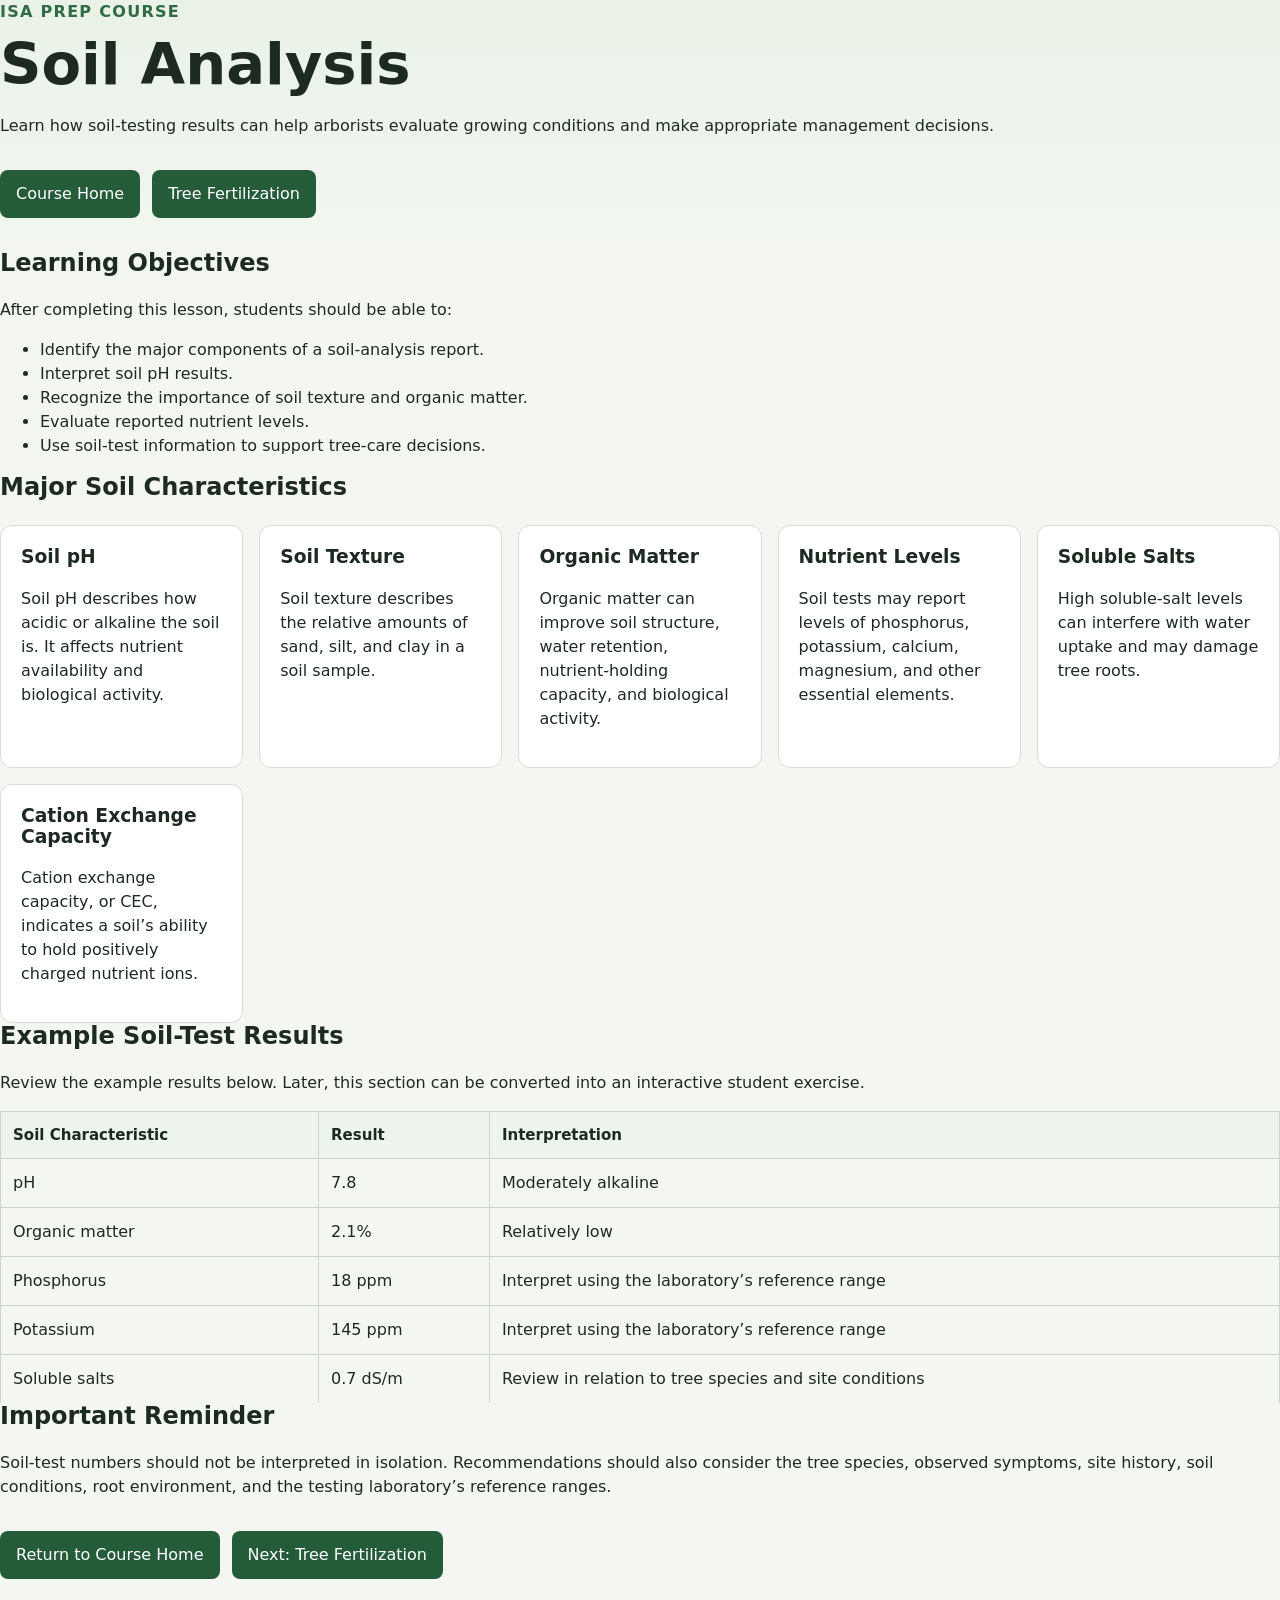
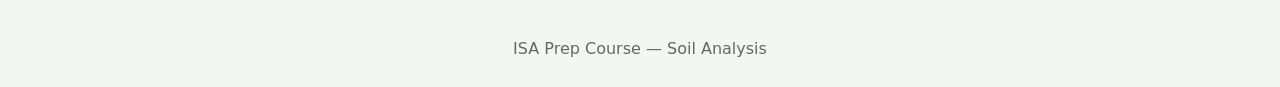
==== soil-analysis/index.html @ 935a1e3d "Add soil-analysis index.html for ISA Prep Course This HTML file contains the structure and content f" ====
<!DOCTYPE html>
<html lang="en">
<head>
  <meta charset="UTF-8">

  <meta
    name="viewport"
    content="width=device-width, initial-scale=1.0"
  >

  <meta
    name="description"
    content="ISA arborist preparation course activity covering soil analysis."
  >

  <title>Soil Analysis | ISA Prep Course</title>

  <link rel="stylesheet" href="../styles.css">

  <style>
    .topic-grid {
      display: grid;
      grid-template-columns: repeat(auto-fit, minmax(220px, 1fr));
      gap: 1rem;
      margin-top: 1.5rem;
    }

    .topic-card {
      padding: 1.25rem;
      border: 1px solid #d5ddd5;
      border-radius: 0.75rem;
      background: #ffffff;
    }

    .topic-card h3 {
      margin-top: 0;
    }

    .soil-table {
      width: 100%;
      margin-top: 1rem;
      border-collapse: collapse;
    }

    .soil-table th,
    .soil-table td {
      padding: 0.75rem;
      border: 1px solid #cbd5cb;
      text-align: left;
    }

    .soil-table th {
      background: #edf4ed;
    }

    .page-navigation {
      display: flex;
      flex-wrap: wrap;
      gap: 0.75rem;
      margin: 2rem 0;
    }

    .page-navigation a {
      display: inline-block;
      padding: 0.75rem 1rem;
      border-radius: 0.5rem;
      background: #245c3a;
      color: #ffffff;
      text-decoration: none;
    }

    .page-navigation a:hover,
    .page-navigation a:focus {
      background: #174229;
    }
  </style>
</head>

<body>
  <header class="site-header">
    <div class="container">
      <p class="eyebrow">ISA Prep Course</p>
      <h1>Soil Analysis</h1>

      <p>
        Learn how soil-testing results can help arborists evaluate
        growing conditions and make appropriate management decisions.
      </p>
    </div>
  </header>

  <main class="container">
    <nav class="page-navigation" aria-label="Course navigation">
      <a href="../">Course Home</a>
      <a href="../tree-fertilization/">Tree Fertilization</a>
    </nav>

    <section>
      <h2>Learning Objectives</h2>

      <p>After completing this lesson, students should be able to:</p>

      <ul>
        <li>Identify the major components of a soil-analysis report.</li>
        <li>Interpret soil pH results.</li>
        <li>Recognize the importance of soil texture and organic matter.</li>
        <li>Evaluate reported nutrient levels.</li>
        <li>Use soil-test information to support tree-care decisions.</li>
      </ul>
    </section>

    <section>
      <h2>Major Soil Characteristics</h2>

      <div class="topic-grid">
        <article class="topic-card">
          <h3>Soil pH</h3>

          <p>
            Soil pH describes how acidic or alkaline the soil is.
            It affects nutrient availability and biological activity.
          </p>
        </article>

        <article class="topic-card">
          <h3>Soil Texture</h3>

          <p>
            Soil texture describes the relative amounts of sand,
            silt, and clay in a soil sample.
          </p>
        </article>

        <article class="topic-card">
          <h3>Organic Matter</h3>

          <p>
            Organic matter can improve soil structure, water retention,
            nutrient-holding capacity, and biological activity.
          </p>
        </article>

        <article class="topic-card">
          <h3>Nutrient Levels</h3>

          <p>
            Soil tests may report levels of phosphorus, potassium,
            calcium, magnesium, and other essential elements.
          </p>
        </article>

        <article class="topic-card">
          <h3>Soluble Salts</h3>

          <p>
            High soluble-salt levels can interfere with water uptake
            and may damage tree roots.
          </p>
        </article>

        <article class="topic-card">
          <h3>Cation Exchange Capacity</h3>

          <p>
            Cation exchange capacity, or CEC, indicates a soil’s
            ability to hold positively charged nutrient ions.
          </p>
        </article>
      </div>
    </section>

    <section>
      <h2>Example Soil-Test Results</h2>

      <p>
        Review the example results below. Later, this section can be
        converted into an interactive student exercise.
      </p>

      <div class="table-wrapper">
        <table class="soil-table">
          <thead>
            <tr>
              <th scope="col">Soil Characteristic</th>
              <th scope="col">Result</th>
              <th scope="col">Interpretation</th>
            </tr>
          </thead>

          <tbody>
            <tr>
              <td>pH</td>
              <td>7.8</td>
              <td>Moderately alkaline</td>
            </tr>

            <tr>
              <td>Organic matter</td>
              <td>2.1%</td>
              <td>Relatively low</td>
            </tr>

            <tr>
              <td>Phosphorus</td>
              <td>18 ppm</td>
              <td>Interpret using the laboratory’s reference range</td>
            </tr>

            <tr>
              <td>Potassium</td>
              <td>145 ppm</td>
              <td>Interpret using the laboratory’s reference range</td>
            </tr>

            <tr>
              <td>Soluble salts</td>
              <td>0.7 dS/m</td>
              <td>Review in relation to tree species and site conditions</td>
            </tr>
          </tbody>
        </table>
      </div>
    </section>

    <section>
      <h2>Important Reminder</h2>

      <p>
        Soil-test numbers should not be interpreted in isolation.
        Recommendations should also consider the tree species, observed
        symptoms, site history, soil conditions, root environment, and
        the testing laboratory’s reference ranges.
      </p>
    </section>

    <nav class="page-navigation" aria-label="Course navigation">
      <a href="../">Return to Course Home</a>
      <a href="../tree-fertilization/">Next: Tree Fertilization</a>
    </nav>
  </main>

  <footer class="site-footer">
    <div class="container">
      <p>ISA Prep Course — Soil Analysis</p>
    </div>
  </footer>
</body>
</html>
---- styles.css ----
:root {
  --bg: #f4f7f1;
  --surface: #ffffff;
  --ink: #1d2a22;
  --muted: #5d6d62;
  --accent: #2f6b45;
  --accent-dark: #214d32;
  --border: #cad7cc;
  --good: #176b36;
  --good-bg: #e9f7ed;
  --bad: #9a2f2f;
  --bad-bg: #fff0f0;
  --focus: #f3b61f;
  --shadow: 0 12px 30px rgba(34, 70, 48, 0.1);
}

* { box-sizing: border-box; }

body {
  margin: 0;
  font-family: system-ui, -apple-system, BlinkMacSystemFont, "Segoe UI", sans-serif;
  color: var(--ink);
  background: linear-gradient(180deg, #eaf2e8 0, var(--bg) 340px);
  line-height: 1.5;
}

button, input { font: inherit; }

.page-shell {
  width: min(1100px, calc(100% - 32px));
  margin: 0 auto;
  padding: 48px 0 28px;
}

.hero { margin-bottom: 28px; }
.eyebrow {
  margin: 0 0 8px;
  color: var(--accent);
  font-weight: 800;
  letter-spacing: 0.08em;
  text-transform: uppercase;
}

h1, h2, h3 { line-height: 1.15; }
h1 { margin: 0; font-size: clamp(2rem, 5vw, 3.6rem); }
h2 { margin-top: 0; }
.intro { max-width: 760px; color: var(--muted); font-size: 1.08rem; }

.card {
  background: var(--surface);
  border: 1px solid var(--border);
  border-radius: 18px;
  box-shadow: var(--shadow);
  padding: clamp(20px, 4vw, 34px);
  margin-bottom: 24px;
}

.example {
  margin-top: 18px;
  padding: 18px;
  border-left: 5px solid var(--accent);
  background: #f7faf6;
  border-radius: 10px;
}

.section-heading {
  display: flex;
  gap: 20px;
  align-items: flex-start;
  justify-content: space-between;
}

.score {
  white-space: nowrap;
  background: var(--accent);
  color: white;
  padding: 10px 14px;
  border-radius: 999px;
  font-weight: 800;
}

.table-wrap { overflow-x: auto; }

table {
  width: 100%;
  border-collapse: collapse;
  min-width: 780px;
}

th, td {
  border-bottom: 1px solid var(--border);
  padding: 14px 10px;
  text-align: center;
  vertical-align: middle;
}

th { background: #eef4ed; font-size: 0.94rem; }
tbody tr:last-child td { border-bottom: 0; }

.answer-input,
.bag-answer {
  width: 100%;
  min-width: 92px;
  padding: 10px 11px;
  border: 2px solid var(--border);
  border-radius: 9px;
  text-align: center;
  background: white;
}

.answer-input:focus,
.bag-answer:focus {
  outline: 3px solid color-mix(in srgb, var(--focus) 45%, transparent);
  border-color: var(--accent);
}

.correct { border-color: var(--good); background: var(--good-bg); }
.incorrect { border-color: var(--bad); background: var(--bad-bg); }

.actions {
  display: flex;
  flex-wrap: wrap;
  gap: 12px;
  margin-top: 22px;
}

button {
  border: 0;
  border-radius: 10px;
  padding: 11px 17px;
  cursor: pointer;
  font-weight: 750;
}

button:focus-visible { outline: 3px solid var(--focus); outline-offset: 2px; }
.primary { background: var(--accent); color: white; }
.primary:hover { background: var(--accent-dark); }
.secondary { background: #e8eee8; color: var(--ink); }
.secondary:hover { background: #dbe6dc; }

.feedback, .hint {
  margin-top: 18px;
  padding: 14px 16px;
  border-radius: 10px;
}
.feedback:empty { display: none; }
.feedback.good { color: var(--good); background: var(--good-bg); }
.feedback.needs-work { color: var(--bad); background: var(--bad-bg); }
.hint { background: #fff8df; border: 1px solid #ead796; }

.question-list { display: grid; gap: 16px; margin-top: 20px; }
.question {
  padding: 18px;
  border: 1px solid var(--border);
  border-radius: 12px;
  background: #fbfcfa;
}
.question label { display: block; font-weight: 700; margin-bottom: 10px; }
.question .input-row { display: flex; align-items: center; gap: 10px; max-width: 260px; }

footer { color: var(--muted); text-align: center; padding: 10px; }

@media (max-width: 650px) {
  .page-shell { width: min(100% - 20px, 1100px); padding-top: 28px; }
  .section-heading { display: block; }
  .score { display: inline-block; margin-bottom: 14px; }
  .actions button { flex: 1 1 160px; }
}

.sr-only {
  position: absolute;
  width: 1px;
  height: 1px;
  padding: 0;
  margin: -1px;
  overflow: hidden;
  clip: rect(0, 0, 0, 0);
  white-space: nowrap;
  border: 0;
}
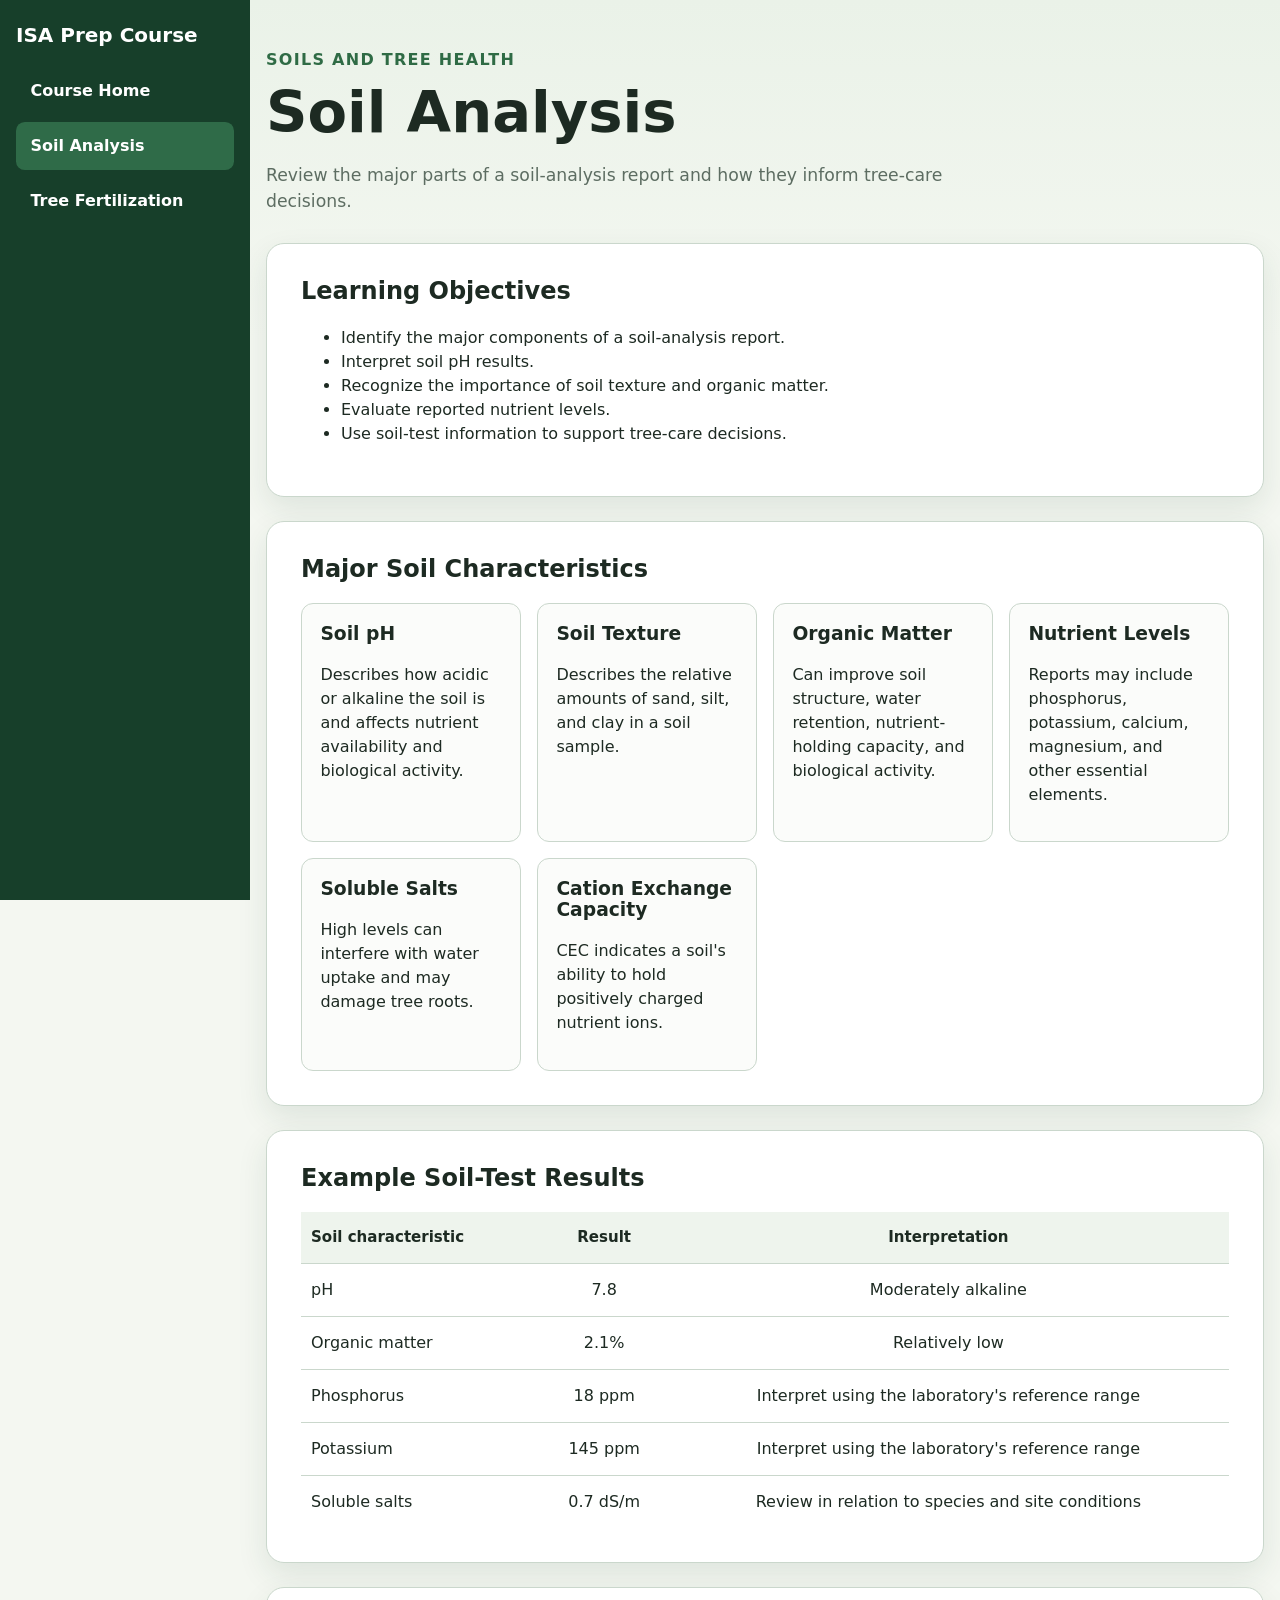
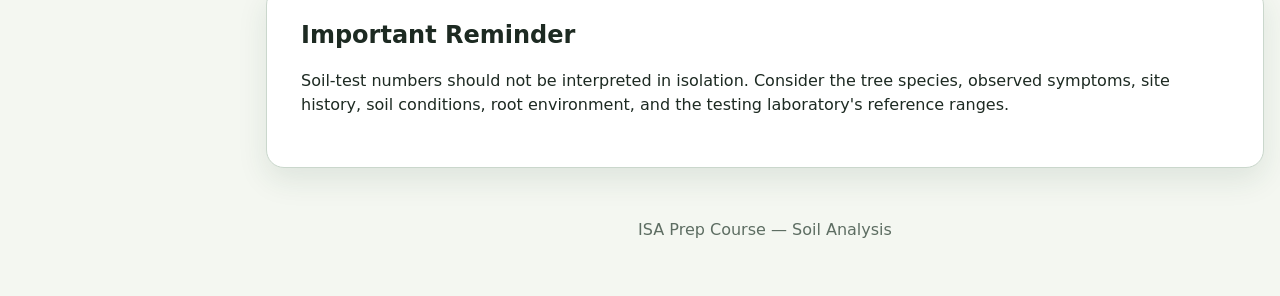
==== commit bb2d234b: "Restore Tree Fertilization link in sidebar" ====
--- a/soil-analysis/index.html
+++ b/soil-analysis/index.html
@@ -2,247 +2,73 @@
 <html lang="en">
 <head>
   <meta charset="UTF-8">
+  <meta name="viewport" content="width=device-width, initial-scale=1.0">
+  <meta name="description" content="ISA arborist preparation lesson about soil analysis">
+  <title>Soil Analysis | ISA Prep Course</title>
+  <link rel="stylesheet" href="../styles.css">
+</head>
+<body>
+  <nav class="sidebar" aria-label="Course navigation">
+    <h2>ISA Prep Course</h2>
+    <a href="../">Course Home</a>
+    <a href="./" aria-current="page">Soil Analysis</a>
+    <a href="../tree-fertilization/">Tree Fertilization</a>
+  </nav>
 
-  <meta
-    name="viewport"
-    content="width=device-width, initial-scale=1.0"
-  >
+  <div class="page-content">
+    <main class="page-shell">
+      <header class="hero">
+        <p class="eyebrow">Soils and Tree Health</p>
+        <h1>Soil Analysis</h1>
+        <p class="intro">Review the major parts of a soil-analysis report and how they inform tree-care decisions.</p>
+      </header>
 
-  <meta
-    name="description"
-    content="ISA arborist preparation course activity covering soil analysis."
-  >
+      <section class="card">
+        <h2>Learning Objectives</h2>
+        <ul>
+          <li>Identify the major components of a soil-analysis report.</li>
+          <li>Interpret soil pH results.</li>
+          <li>Recognize the importance of soil texture and organic matter.</li>
+          <li>Evaluate reported nutrient levels.</li>
+          <li>Use soil-test information to support tree-care decisions.</li>
+        </ul>
+      </section>
 
-  <title>Soil Analysis | ISA Prep Course</title>
+      <section class="card">
+        <h2>Major Soil Characteristics</h2>
+        <div class="topic-grid">
+          <article class="topic-card"><h3>Soil pH</h3><p>Describes how acidic or alkaline the soil is and affects nutrient availability and biological activity.</p></article>
+          <article class="topic-card"><h3>Soil Texture</h3><p>Describes the relative amounts of sand, silt, and clay in a soil sample.</p></article>
+          <article class="topic-card"><h3>Organic Matter</h3><p>Can improve soil structure, water retention, nutrient-holding capacity, and biological activity.</p></article>
+          <article class="topic-card"><h3>Nutrient Levels</h3><p>Reports may include phosphorus, potassium, calcium, magnesium, and other essential elements.</p></article>
+          <article class="topic-card"><h3>Soluble Salts</h3><p>High levels can interfere with water uptake and may damage tree roots.</p></article>
+          <article class="topic-card"><h3>Cation Exchange Capacity</h3><p>CEC indicates a soil's ability to hold positively charged nutrient ions.</p></article>
+        </div>
+      </section>
 
-  <link rel="stylesheet" href="../styles.css">
+      <section class="card">
+        <h2>Example Soil-Test Results</h2>
+        <div class="table-wrap">
+          <table class="soil-table">
+            <thead><tr><th>Soil characteristic</th><th>Result</th><th>Interpretation</th></tr></thead>
+            <tbody>
+              <tr><td>pH</td><td>7.8</td><td>Moderately alkaline</td></tr>
+              <tr><td>Organic matter</td><td>2.1%</td><td>Relatively low</td></tr>
+              <tr><td>Phosphorus</td><td>18 ppm</td><td>Interpret using the laboratory's reference range</td></tr>
+              <tr><td>Potassium</td><td>145 ppm</td><td>Interpret using the laboratory's reference range</td></tr>
+              <tr><td>Soluble salts</td><td>0.7 dS/m</td><td>Review in relation to species and site conditions</td></tr>
+            </tbody>
+          </table>
+        </div>
+      </section>
 
-  <style>
-    .topic-grid {
-      display: grid;
-      grid-template-columns: repeat(auto-fit, minmax(220px, 1fr));
-      gap: 1rem;
-      margin-top: 1.5rem;
-    }
+      <section class="card">
+        <h2>Important Reminder</h2>
+        <p>Soil-test numbers should not be interpreted in isolation. Consider the tree species, observed symptoms, site history, soil conditions, root environment, and the testing laboratory's reference ranges.</p>
+      </section>
 
-    .topic-card {
-      padding: 1.25rem;
-      border: 1px solid #d5ddd5;
-      border-radius: 0.75rem;
-      background: #ffffff;
-    }
-
-    .topic-card h3 {
-      margin-top: 0;
-    }
-
-    .soil-table {
-      width: 100%;
-      margin-top: 1rem;
-      border-collapse: collapse;
-    }
-
-    .soil-table th,
-    .soil-table td {
-      padding: 0.75rem;
-      border: 1px solid #cbd5cb;
-      text-align: left;
-    }
-
-    .soil-table th {
-      background: #edf4ed;
-    }
-
-    .page-navigation {
-      display: flex;
-      flex-wrap: wrap;
-      gap: 0.75rem;
-      margin: 2rem 0;
-    }
-
-    .page-navigation a {
-      display: inline-block;
-      padding: 0.75rem 1rem;
-      border-radius: 0.5rem;
-      background: #245c3a;
-      color: #ffffff;
-      text-decoration: none;
-    }
-
-    .page-navigation a:hover,
-    .page-navigation a:focus {
-      background: #174229;
-    }
-  </style>
-</head>
-
-<body>
-  <header class="site-header">
-    <div class="container">
-      <p class="eyebrow">ISA Prep Course</p>
-      <h1>Soil Analysis</h1>
-
-      <p>
-        Learn how soil-testing results can help arborists evaluate
-        growing conditions and make appropriate management decisions.
-      </p>
-    </div>
-  </header>
-
-  <main class="container">
-    <nav class="page-navigation" aria-label="Course navigation">
-      <a href="../">Course Home</a>
-      <a href="../tree-fertilization/">Tree Fertilization</a>
-    </nav>
-
-    <section>
-      <h2>Learning Objectives</h2>
-
-      <p>After completing this lesson, students should be able to:</p>
-
-      <ul>
-        <li>Identify the major components of a soil-analysis report.</li>
-        <li>Interpret soil pH results.</li>
-        <li>Recognize the importance of soil texture and organic matter.</li>
-        <li>Evaluate reported nutrient levels.</li>
-        <li>Use soil-test information to support tree-care decisions.</li>
-      </ul>
-    </section>
-
-    <section>
-      <h2>Major Soil Characteristics</h2>
-
-      <div class="topic-grid">
-        <article class="topic-card">
-          <h3>Soil pH</h3>
-
-          <p>
-            Soil pH describes how acidic or alkaline the soil is.
-            It affects nutrient availability and biological activity.
-          </p>
-        </article>
-
-        <article class="topic-card">
-          <h3>Soil Texture</h3>
-
-          <p>
-            Soil texture describes the relative amounts of sand,
-            silt, and clay in a soil sample.
-          </p>
-        </article>
-
-        <article class="topic-card">
-          <h3>Organic Matter</h3>
-
-          <p>
-            Organic matter can improve soil structure, water retention,
-            nutrient-holding capacity, and biological activity.
-          </p>
-        </article>
-
-        <article class="topic-card">
-          <h3>Nutrient Levels</h3>
-
-          <p>
-            Soil tests may report levels of phosphorus, potassium,
-            calcium, magnesium, and other essential elements.
-          </p>
-        </article>
-
-        <article class="topic-card">
-          <h3>Soluble Salts</h3>
-
-          <p>
-            High soluble-salt levels can interfere with water uptake
-            and may damage tree roots.
-          </p>
-        </article>
-
-        <article class="topic-card">
-          <h3>Cation Exchange Capacity</h3>
-
-          <p>
-            Cation exchange capacity, or CEC, indicates a soil’s
-            ability to hold positively charged nutrient ions.
-          </p>
-        </article>
-      </div>
-    </section>
-
-    <section>
-      <h2>Example Soil-Test Results</h2>
-
-      <p>
-        Review the example results below. Later, this section can be
-        converted into an interactive student exercise.
-      </p>
-
-      <div class="table-wrapper">
-        <table class="soil-table">
-          <thead>
-            <tr>
-              <th scope="col">Soil Characteristic</th>
-              <th scope="col">Result</th>
-              <th scope="col">Interpretation</th>
-            </tr>
-          </thead>
-
-          <tbody>
-            <tr>
-              <td>pH</td>
-              <td>7.8</td>
-              <td>Moderately alkaline</td>
-            </tr>
-
-            <tr>
-              <td>Organic matter</td>
-              <td>2.1%</td>
-              <td>Relatively low</td>
-            </tr>
-
-            <tr>
-              <td>Phosphorus</td>
-              <td>18 ppm</td>
-              <td>Interpret using the laboratory’s reference range</td>
-            </tr>
-
-            <tr>
-              <td>Potassium</td>
-              <td>145 ppm</td>
-              <td>Interpret using the laboratory’s reference range</td>
-            </tr>
-
-            <tr>
-              <td>Soluble salts</td>
-              <td>0.7 dS/m</td>
-              <td>Review in relation to tree species and site conditions</td>
-            </tr>
-          </tbody>
-        </table>
-      </div>
-    </section>
-
-    <section>
-      <h2>Important Reminder</h2>
-
-      <p>
-        Soil-test numbers should not be interpreted in isolation.
-        Recommendations should also consider the tree species, observed
-        symptoms, site history, soil conditions, root environment, and
-        the testing laboratory’s reference ranges.
-      </p>
-    </section>
-
-    <nav class="page-navigation" aria-label="Course navigation">
-      <a href="../">Return to Course Home</a>
-      <a href="../tree-fertilization/">Next: Tree Fertilization</a>
-    </nav>
-  </main>
-
-  <footer class="site-footer">
-    <div class="container">
-      <p>ISA Prep Course — Soil Analysis</p>
-    </div>
-  </footer>
+      <footer><p>ISA Prep Course — Soil Analysis</p></footer>
+    </main>
+  </div>
 </body>
 </html>
--- a/styles.css
+++ b/styles.css
@@ -5,6 +5,7 @@
   --muted: #5d6d62;
   --accent: #2f6b45;
   --accent-dark: #214d32;
+  --sidebar: #173f2a;
   --border: #cad7cc;
   --good: #176b36;
   --good-bg: #e9f7ed;
@@ -15,7 +16,7 @@
 }
 
 * { box-sizing: border-box; }
-
+html { scroll-behavior: smooth; }
 body {
   margin: 0;
   font-family: system-ui, -apple-system, BlinkMacSystemFont, "Segoe UI", sans-serif;
@@ -23,24 +24,48 @@
   background: linear-gradient(180deg, #eaf2e8 0, var(--bg) 340px);
   line-height: 1.5;
 }
+button, input { font: inherit; }
+a { color: var(--accent-dark); }
 
-button, input { font: inherit; }
+.sidebar {
+  position: fixed;
+  inset: 0 auto 0 0;
+  width: 250px;
+  padding: 1.5rem 1rem;
+  background: var(--sidebar);
+  color: #fff;
+  overflow-y: auto;
+  z-index: 10;
+}
+.sidebar h2 { margin: 0 0 1.25rem; font-size: 1.25rem; }
+.sidebar a {
+  display: block;
+  margin-bottom: .45rem;
+  padding: .75rem .9rem;
+  border-radius: .55rem;
+  color: #fff;
+  text-decoration: none;
+  font-weight: 650;
+}
+.sidebar a:hover, .sidebar a:focus-visible, .sidebar a[aria-current="page"] {
+  background: #2f6b48;
+}
+.sidebar a:focus-visible { outline: 3px solid var(--focus); outline-offset: 2px; }
 
+.page-content { margin-left: 250px; min-height: 100vh; }
 .page-shell {
   width: min(1100px, calc(100% - 32px));
   margin: 0 auto;
   padding: 48px 0 28px;
 }
-
 .hero { margin-bottom: 28px; }
 .eyebrow {
   margin: 0 0 8px;
   color: var(--accent);
   font-weight: 800;
-  letter-spacing: 0.08em;
+  letter-spacing: .08em;
   text-transform: uppercase;
 }
-
 h1, h2, h3 { line-height: 1.15; }
 h1 { margin: 0; font-size: clamp(2rem, 5vw, 3.6rem); }
 h2 { margin-top: 0; }
@@ -54,6 +79,25 @@
   padding: clamp(20px, 4vw, 34px);
   margin-bottom: 24px;
 }
+.card-grid, .topic-grid {
+  display: grid;
+  grid-template-columns: repeat(auto-fit, minmax(220px, 1fr));
+  gap: 1rem;
+}
+.course-link {
+  display: block;
+  height: 100%;
+  padding: 1.25rem;
+  border: 1px solid var(--border);
+  border-radius: 14px;
+  background: #fbfcfa;
+  color: var(--ink);
+  text-decoration: none;
+}
+.course-link:hover, .course-link:focus-visible { border-color: var(--accent); box-shadow: var(--shadow); }
+.course-link h3 { margin-top: 0; color: var(--accent-dark); }
+.topic-card { padding: 1.15rem; border: 1px solid var(--border); border-radius: 12px; background: #fbfcfa; }
+.topic-card h3 { margin-top: 0; }
 
 .example {
   margin-top: 18px;
@@ -62,119 +106,71 @@
   background: #f7faf6;
   border-radius: 10px;
 }
+.section-heading { display: flex; gap: 20px; align-items: flex-start; justify-content: space-between; }
+.score { white-space: nowrap; background: var(--accent); color: #fff; padding: 10px 14px; border-radius: 999px; font-weight: 800; }
+.table-wrap { overflow-x: auto; }
+table { width: 100%; border-collapse: collapse; min-width: 720px; }
+th, td { border-bottom: 1px solid var(--border); padding: 14px 10px; text-align: center; vertical-align: middle; }
+th { background: #eef4ed; font-size: .94rem; }
+tbody tr:last-child td { border-bottom: 0; }
+.soil-table td:first-child, .soil-table th:first-child { text-align: left; }
 
-.section-heading {
-  display: flex;
-  gap: 20px;
-  align-items: flex-start;
-  justify-content: space-between;
-}
-
-.score {
-  white-space: nowrap;
-  background: var(--accent);
-  color: white;
-  padding: 10px 14px;
-  border-radius: 999px;
-  font-weight: 800;
-}
-
-.table-wrap { overflow-x: auto; }
-
-table {
-  width: 100%;
-  border-collapse: collapse;
-  min-width: 780px;
-}
-
-th, td {
-  border-bottom: 1px solid var(--border);
-  padding: 14px 10px;
-  text-align: center;
-  vertical-align: middle;
-}
-
-th { background: #eef4ed; font-size: 0.94rem; }
-tbody tr:last-child td { border-bottom: 0; }
-
-.answer-input,
-.bag-answer {
+.answer-input, .bag-answer {
   width: 100%;
   min-width: 92px;
   padding: 10px 11px;
   border: 2px solid var(--border);
   border-radius: 9px;
   text-align: center;
-  background: white;
+  background: #fff;
 }
-
-.answer-input:focus,
-.bag-answer:focus {
-  outline: 3px solid color-mix(in srgb, var(--focus) 45%, transparent);
-  border-color: var(--accent);
-}
-
+.answer-input:focus, .bag-answer:focus { outline: 3px solid rgba(243, 182, 31, .45); border-color: var(--accent); }
 .correct { border-color: var(--good); background: var(--good-bg); }
 .incorrect { border-color: var(--bad); background: var(--bad-bg); }
-
-.actions {
-  display: flex;
-  flex-wrap: wrap;
-  gap: 12px;
-  margin-top: 22px;
-}
-
-button {
-  border: 0;
-  border-radius: 10px;
-  padding: 11px 17px;
-  cursor: pointer;
-  font-weight: 750;
-}
-
+.actions { display: flex; flex-wrap: wrap; gap: 12px; margin-top: 22px; }
+button { border: 0; border-radius: 10px; padding: 11px 17px; cursor: pointer; font-weight: 750; }
 button:focus-visible { outline: 3px solid var(--focus); outline-offset: 2px; }
-.primary { background: var(--accent); color: white; }
+.primary { background: var(--accent); color: #fff; }
 .primary:hover { background: var(--accent-dark); }
 .secondary { background: #e8eee8; color: var(--ink); }
 .secondary:hover { background: #dbe6dc; }
-
-.feedback, .hint {
-  margin-top: 18px;
-  padding: 14px 16px;
-  border-radius: 10px;
-}
+.feedback, .hint { margin-top: 18px; padding: 14px 16px; border-radius: 10px; }
 .feedback:empty { display: none; }
 .feedback.good { color: var(--good); background: var(--good-bg); }
 .feedback.needs-work { color: var(--bad); background: var(--bad-bg); }
 .hint { background: #fff8df; border: 1px solid #ead796; }
-
+.label-quiz { display: flex; flex-wrap: wrap; align-items: flex-start; gap: 28px; margin-top: 18px; }
+.bag-svg-wrap { flex: 0 0 200px; max-width: 200px; }
+.bag-svg-wrap svg, .bag-svg-wrap img { width: 100%; height: auto; display: block; }
+.label-questions { flex: 1 1 240px; display: grid; gap: 16px; align-content: start; }
+.label-questions .question { padding: 0; border: 0; background: none; }
+.label-questions label { display: block; font-weight: 700; margin-bottom: 8px; }
+.label-questions .input-row { display: flex; align-items: center; gap: 8px; max-width: 220px; }
+.label-questions .input-row .answer-input { max-width: 120px; }
+.label-questions .input-row span { color: var(--muted); font-weight: 700; }
+.unit-toggle { display: flex; align-items: center; gap: 8px; white-space: nowrap; }
+.unit-toggle-label { font-size: .85rem; font-weight: 700; color: var(--muted); }
+.unit-toggle-label.active { color: var(--accent-dark); }
+.switch { position: relative; width: 44px; height: 24px; border-radius: 999px; background: var(--border); border: 0; cursor: pointer; padding: 0; flex: 0 0 auto; }
+.switch::after { content: ""; position: absolute; top: 2px; left: 2px; width: 20px; height: 20px; border-radius: 50%; background: #fff; box-shadow: 0 1px 2px rgba(0, 0, 0, .25); transition: transform .15s ease; }
+.switch[aria-checked="true"] { background: var(--accent); }
+.switch[aria-checked="true"]::after { transform: translateX(20px); }
+.switch:focus-visible { outline: 3px solid var(--focus); outline-offset: 2px; }
 .question-list { display: grid; gap: 16px; margin-top: 20px; }
-.question {
-  padding: 18px;
-  border: 1px solid var(--border);
-  border-radius: 12px;
-  background: #fbfcfa;
-}
+.question { padding: 18px; border: 1px solid var(--border); border-radius: 12px; background: #fbfcfa; }
 .question label { display: block; font-weight: 700; margin-bottom: 10px; }
 .question .input-row { display: flex; align-items: center; gap: 10px; max-width: 260px; }
+footer { color: var(--muted); text-align: center; padding: 10px; }
+.sr-only { position: absolute; width: 1px; height: 1px; padding: 0; margin: -1px; overflow: hidden; clip: rect(0,0,0,0); white-space: nowrap; border: 0; }
 
-footer { color: var(--muted); text-align: center; padding: 10px; }
-
+@media (max-width: 800px) {
+  .sidebar { position: static; width: 100%; }
+  .sidebar a { display: inline-block; margin: .2rem .2rem .2rem 0; }
+  .page-content { margin-left: 0; }
+}
 @media (max-width: 650px) {
   .page-shell { width: min(100% - 20px, 1100px); padding-top: 28px; }
   .section-heading { display: block; }
   .score { display: inline-block; margin-bottom: 14px; }
   .actions button { flex: 1 1 160px; }
 }
-
-.sr-only {
-  position: absolute;
-  width: 1px;
-  height: 1px;
-  padding: 0;
-  margin: -1px;
-  overflow: hidden;
-  clip: rect(0, 0, 0, 0);
-  white-space: nowrap;
-  border: 0;
-}
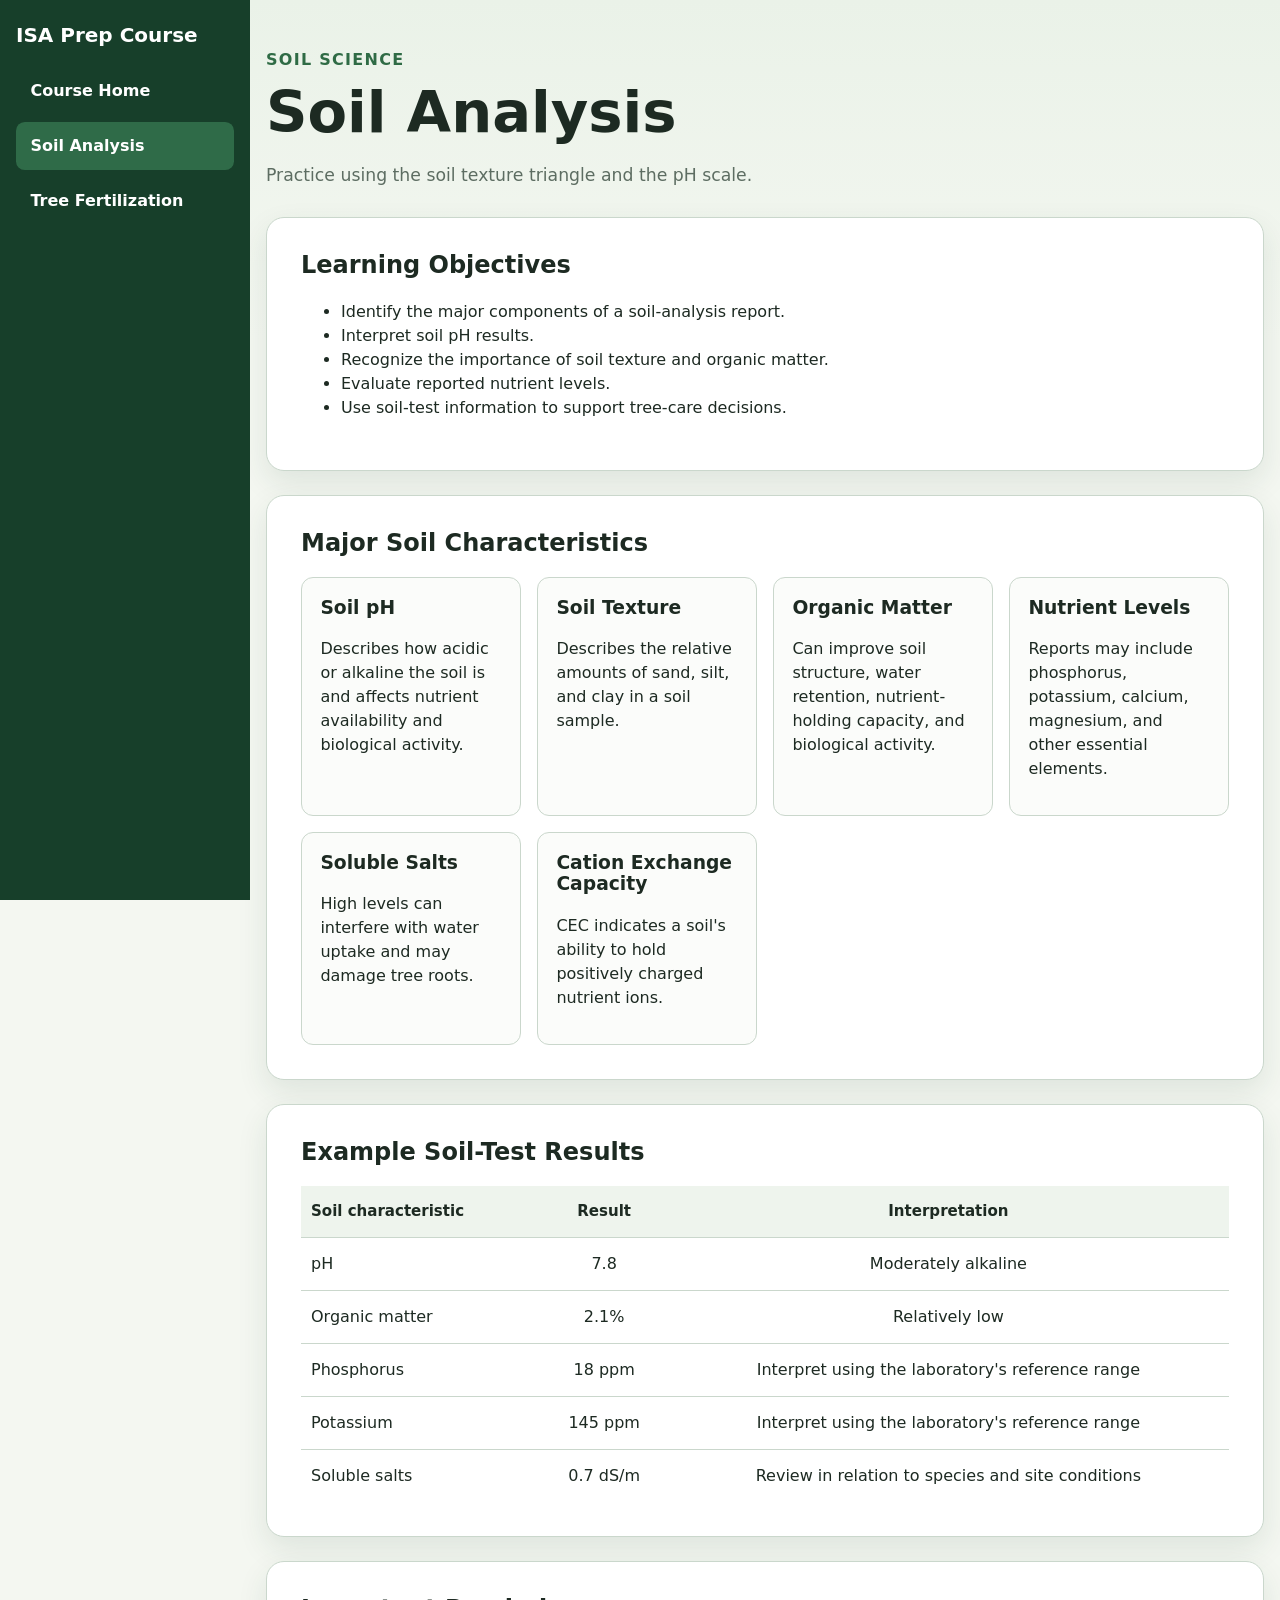
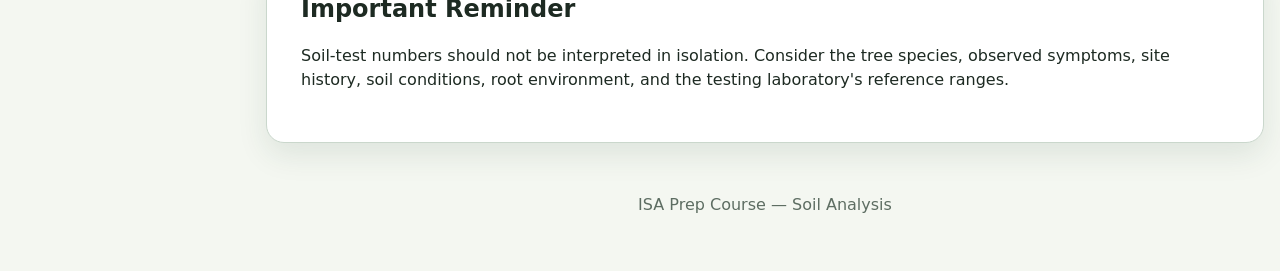
==== commit 70df867a: "Update index.html" ====
--- a/soil-analysis/index.html
+++ b/soil-analysis/index.html
@@ -18,9 +18,9 @@
   <div class="page-content">
     <main class="page-shell">
       <header class="hero">
-        <p class="eyebrow">Soils and Tree Health</p>
+        <p class="eyebrow">Soil Science</p>
         <h1>Soil Analysis</h1>
-        <p class="intro">Review the major parts of a soil-analysis report and how they inform tree-care decisions.</p>
+        <p class="intro">Practice using the soil texture triangle and the pH scale.</p>
       </header>
 
       <section class="card">
--- a/styles.css
+++ b/styles.css
@@ -66,10 +66,38 @@
   letter-spacing: .08em;
   text-transform: uppercase;
 }
+.formula {
+  text-align: center;
+}
 h1, h2, h3 { line-height: 1.15; }
 h1 { margin: 0; font-size: clamp(2rem, 5vw, 3.6rem); }
 h2 { margin-top: 0; }
-.intro { max-width: 760px; color: var(--muted); font-size: 1.08rem; }
+.instructions details summary {
+  list-style: none;
+  cursor: pointer;
+  font-size: 1.5rem;
+  font-weight: 700;
+  color: var(--ink);
+  padding-right: 28px;
+  position: relative;
+}
+.instructions details summary::-webkit-details-marker { display: none; }
+.instructions details summary::after {
+  content: "";
+  position: absolute;
+  right: 4px;
+  top: 50%;
+  width: 10px;
+  height: 10px;
+  border-right: 2px solid var(--accent);
+  border-bottom: 2px solid var(--accent);
+  transform: translateY(-70%) rotate(45deg);
+  transition: transform .15s ease;
+}
+.instructions details[open] summary::after { transform: translateY(-30%) rotate(-135deg); }
+.instructions details summary:focus-visible { outline: 3px solid var(--focus); outline-offset: 4px; }
+.instructions details > *:not(summary):first-of-type { margin-top: 18px; }
+.intro { color: var(--muted); font-size: 1.08rem; }
 
 .card {
   background: var(--surface);
@@ -138,7 +166,7 @@
 .feedback:empty { display: none; }
 .feedback.good { color: var(--good); background: var(--good-bg); }
 .feedback.needs-work { color: var(--bad); background: var(--bad-bg); }
-.hint { background: #fff8df; border: 1px solid #ead796; }
+.hint { background: #fff8df; border: 1px solid #ead796; white-space: pre-line; }
 .label-quiz { display: flex; flex-wrap: wrap; align-items: flex-start; gap: 28px; margin-top: 18px; }
 .bag-svg-wrap { flex: 0 0 200px; max-width: 200px; }
 .bag-svg-wrap svg, .bag-svg-wrap img { width: 100%; height: auto; display: block; }
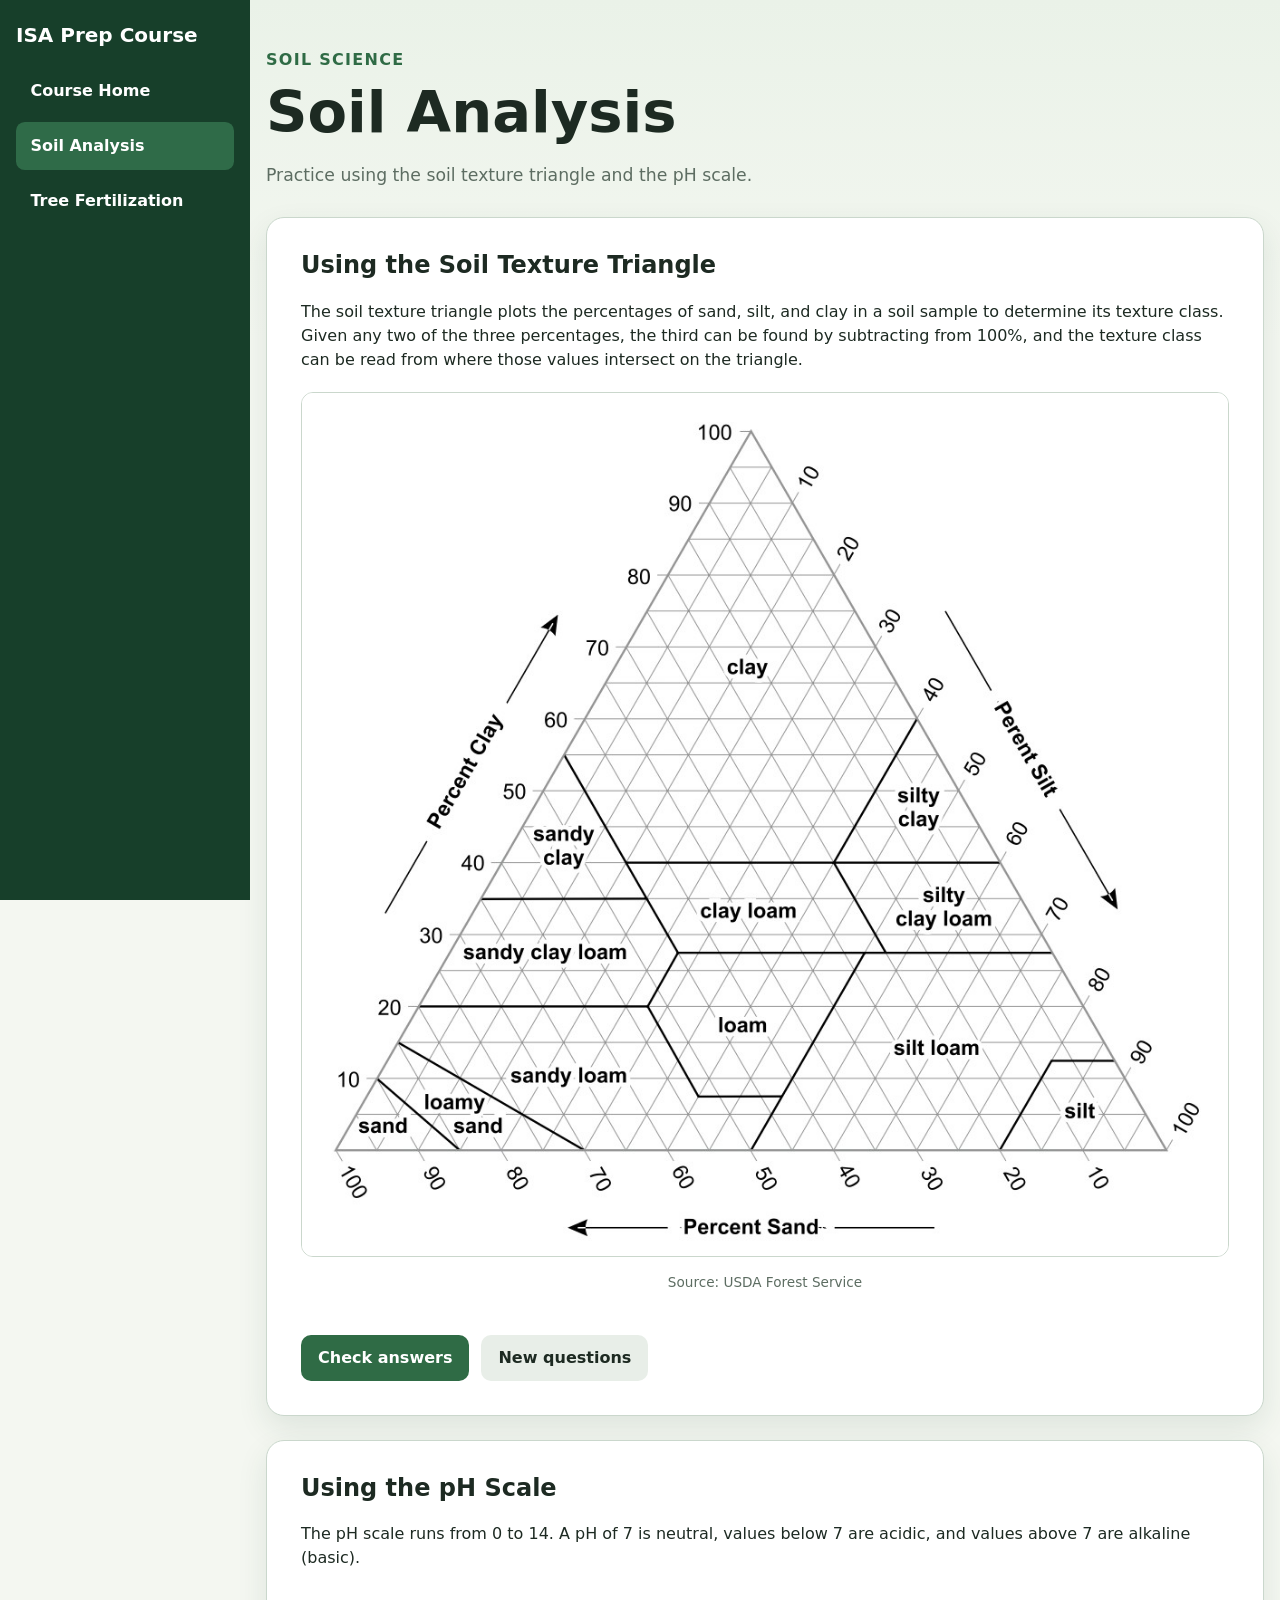
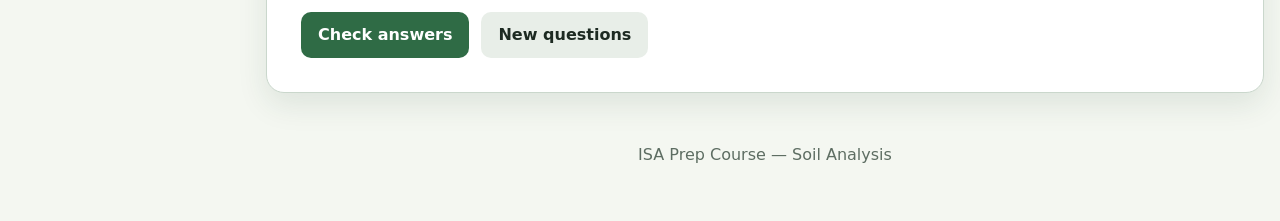
==== commit fd2f3f5a: "Update index.html" ====
--- a/soil-analysis/index.html
+++ b/soil-analysis/index.html
@@ -14,7 +14,6 @@
     <a href="./" aria-current="page">Soil Analysis</a>
     <a href="../tree-fertilization/">Tree Fertilization</a>
   </nav>
-
   <div class="page-content">
     <main class="page-shell">
       <header class="hero">
@@ -23,52 +22,35 @@
         <p class="intro">Practice using the soil texture triangle and the pH scale.</p>
       </header>
 
-      <section class="card">
-        <h2>Learning Objectives</h2>
-        <ul>
-          <li>Identify the major components of a soil-analysis report.</li>
-          <li>Interpret soil pH results.</li>
-          <li>Recognize the importance of soil texture and organic matter.</li>
-          <li>Evaluate reported nutrient levels.</li>
-          <li>Use soil-test information to support tree-care decisions.</li>
-        </ul>
+      <section class="card" aria-labelledby="triangle-heading">
+        <h2 id="triangle-heading">Using the Soil Texture Triangle</h2>
+        <p>The soil texture triangle plots the percentages of sand, silt, and clay in a soil sample to determine its texture class. Given any two of the three percentages, the third can be found by subtracting from 100%, and the texture class can be read from where those values intersect on the triangle.</p>
+        <figure class="triangle-figure">
+          <img src="usda_texture_triangle.jpg" alt="USDA soil texture triangle diagram showing the percentages of sand, silt, and clay that define each soil texture class">
+          <figcaption>Source: USDA Forest Service</figcaption>
+        </figure>
+        <div id="textureQuestions" class="question-list"></div>
+        <div class="actions">
+          <button id="checkTextureButton" class="primary" type="button">Check answers</button>
+          <button id="resetTextureButton" class="secondary" type="button">New questions</button>
+        </div>
+        <div id="textureFeedback" class="feedback" aria-live="polite"></div>
       </section>
 
-      <section class="card">
-        <h2>Major Soil Characteristics</h2>
-        <div class="topic-grid">
-          <article class="topic-card"><h3>Soil pH</h3><p>Describes how acidic or alkaline the soil is and affects nutrient availability and biological activity.</p></article>
-          <article class="topic-card"><h3>Soil Texture</h3><p>Describes the relative amounts of sand, silt, and clay in a soil sample.</p></article>
-          <article class="topic-card"><h3>Organic Matter</h3><p>Can improve soil structure, water retention, nutrient-holding capacity, and biological activity.</p></article>
-          <article class="topic-card"><h3>Nutrient Levels</h3><p>Reports may include phosphorus, potassium, calcium, magnesium, and other essential elements.</p></article>
-          <article class="topic-card"><h3>Soluble Salts</h3><p>High levels can interfere with water uptake and may damage tree roots.</p></article>
-          <article class="topic-card"><h3>Cation Exchange Capacity</h3><p>CEC indicates a soil's ability to hold positively charged nutrient ions.</p></article>
+      <section class="card" aria-labelledby="ph-heading">
+        <h2 id="ph-heading">Using the pH Scale</h2>
+        <p>The pH scale runs from 0 to 14. A pH of 7 is neutral, values below 7 are acidic, and values above 7 are alkaline (basic).</p>
+        <div id="phQuestions" class="question-list"></div>
+        <div class="actions">
+          <button id="checkPhButton" class="primary" type="button">Check answers</button>
+          <button id="resetPhButton" class="secondary" type="button">New questions</button>
         </div>
-      </section>
-
-      <section class="card">
-        <h2>Example Soil-Test Results</h2>
-        <div class="table-wrap">
-          <table class="soil-table">
-            <thead><tr><th>Soil characteristic</th><th>Result</th><th>Interpretation</th></tr></thead>
-            <tbody>
-              <tr><td>pH</td><td>7.8</td><td>Moderately alkaline</td></tr>
-              <tr><td>Organic matter</td><td>2.1%</td><td>Relatively low</td></tr>
-              <tr><td>Phosphorus</td><td>18 ppm</td><td>Interpret using the laboratory's reference range</td></tr>
-              <tr><td>Potassium</td><td>145 ppm</td><td>Interpret using the laboratory's reference range</td></tr>
-              <tr><td>Soluble salts</td><td>0.7 dS/m</td><td>Review in relation to species and site conditions</td></tr>
-            </tbody>
-          </table>
-        </div>
-      </section>
-
-      <section class="card">
-        <h2>Important Reminder</h2>
-        <p>Soil-test numbers should not be interpreted in isolation. Consider the tree species, observed symptoms, site history, soil conditions, root environment, and the testing laboratory's reference ranges.</p>
+        <div id="phFeedback" class="feedback" aria-live="polite"></div>
       </section>
 
       <footer><p>ISA Prep Course — Soil Analysis</p></footer>
     </main>
   </div>
+  <script src="script.js"></script>
 </body>
 </html>
--- a/styles.css
+++ b/styles.css
@@ -143,6 +143,9 @@
 tbody tr:last-child td { border-bottom: 0; }
 .soil-table td:first-child, .soil-table th:first-child { text-align: left; }
 
+.triangle-figure { margin: 20px 0; text-align: center; }
+.triangle-figure img { max-width: 100%; height: auto; border: 1px solid var(--border); border-radius: 12px; }
+.triangle-figure figcaption { margin-top: 8px; font-size: .85rem; color: var(--muted); }
 .answer-input, .bag-answer {
   width: 100%;
   min-width: 92px;
@@ -167,6 +170,7 @@
 .feedback.good { color: var(--good); background: var(--good-bg); }
 .feedback.needs-work { color: var(--bad); background: var(--bad-bg); }
 .hint { background: #fff8df; border: 1px solid #ead796; white-space: pre-line; }
+#practiceUnitHint { white-space: pre-line; }
 .label-quiz { display: flex; flex-wrap: wrap; align-items: flex-start; gap: 28px; margin-top: 18px; }
 .bag-svg-wrap { flex: 0 0 200px; max-width: 200px; }
 .bag-svg-wrap svg, .bag-svg-wrap img { width: 100%; height: auto; display: block; }
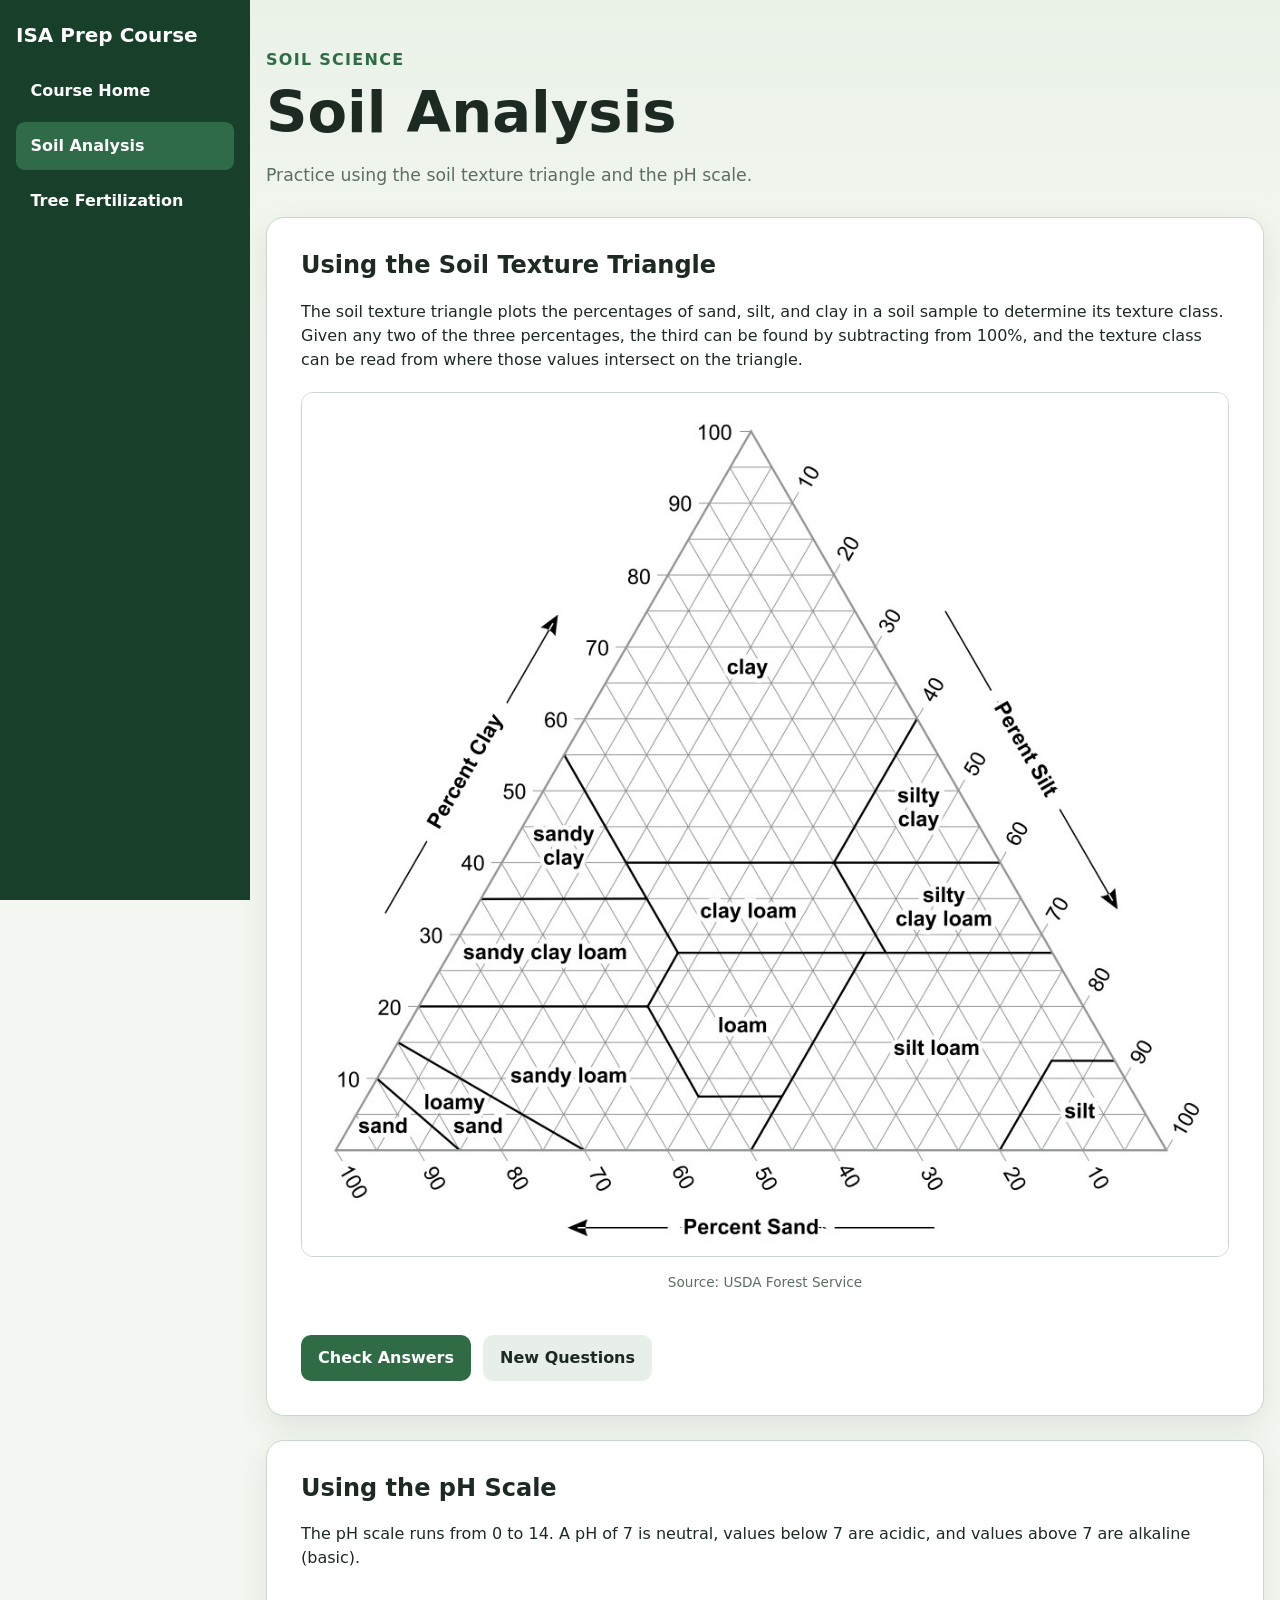
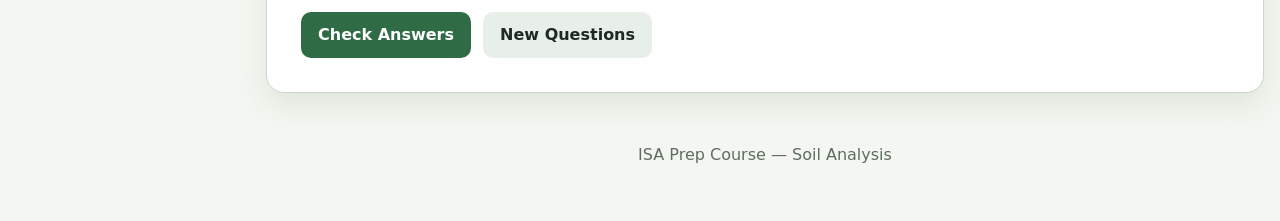
==== commit 83230aa4: "Update button text to use consistent capitalization" ====
--- a/soil-analysis/index.html
+++ b/soil-analysis/index.html
@@ -31,8 +31,8 @@
         </figure>
         <div id="textureQuestions" class="question-list"></div>
         <div class="actions">
-          <button id="checkTextureButton" class="primary" type="button">Check answers</button>
-          <button id="resetTextureButton" class="secondary" type="button">New questions</button>
+          <button id="checkTextureButton" class="primary" type="button">Check Answers</button>
+          <button id="resetTextureButton" class="secondary" type="button">New Questions</button>
         </div>
         <div id="textureFeedback" class="feedback" aria-live="polite"></div>
       </section>
@@ -42,8 +42,8 @@
         <p>The pH scale runs from 0 to 14. A pH of 7 is neutral, values below 7 are acidic, and values above 7 are alkaline (basic).</p>
         <div id="phQuestions" class="question-list"></div>
         <div class="actions">
-          <button id="checkPhButton" class="primary" type="button">Check answers</button>
-          <button id="resetPhButton" class="secondary" type="button">New questions</button>
+          <button id="checkPhButton" class="primary" type="button">Check Answers</button>
+          <button id="resetPhButton" class="secondary" type="button">New Questions</button>
         </div>
         <div id="phFeedback" class="feedback" aria-live="polite"></div>
       </section>
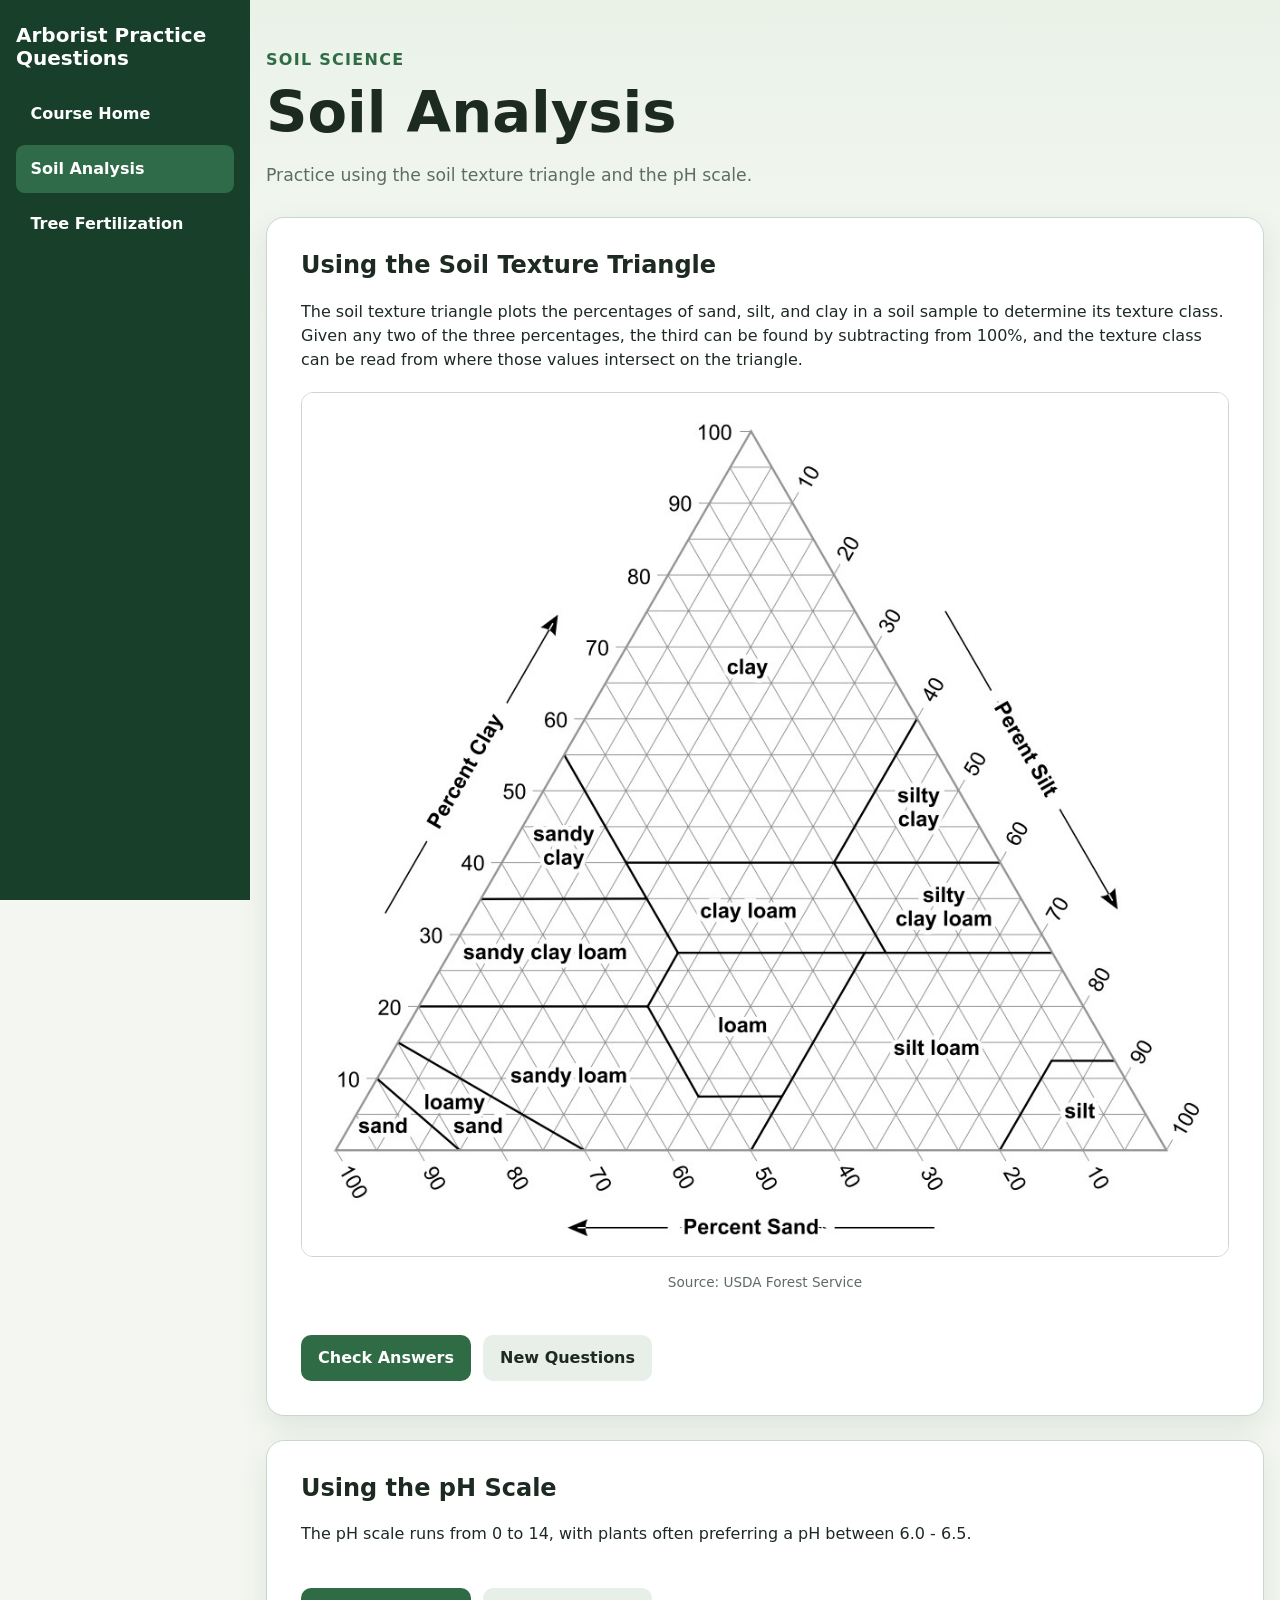
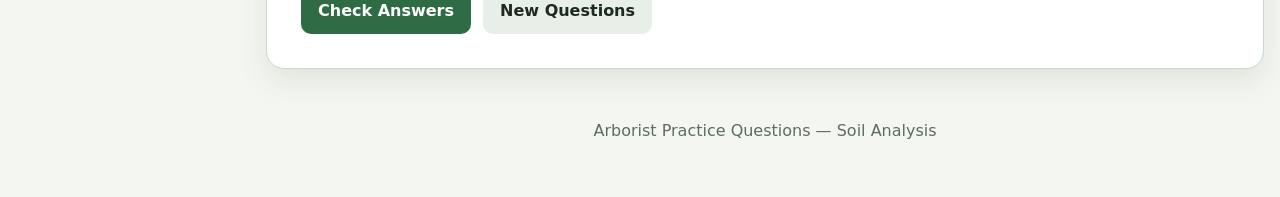
==== commit 21536a94: "Update title and description for soil analysis page" ====
--- a/soil-analysis/index.html
+++ b/soil-analysis/index.html
@@ -3,13 +3,13 @@
 <head>
   <meta charset="UTF-8">
   <meta name="viewport" content="width=device-width, initial-scale=1.0">
-  <meta name="description" content="ISA arborist preparation lesson about soil analysis">
-  <title>Soil Analysis | ISA Prep Course</title>
+  <meta name="description" content="Arborist Practice Questions about soil analysis">
+  <title>Soil Analysis | Arborist Practice Questions</title>
   <link rel="stylesheet" href="../styles.css">
 </head>
 <body>
   <nav class="sidebar" aria-label="Course navigation">
-    <h2>ISA Prep Course</h2>
+    <h2>Arborist Practice Questions</h2>
     <a href="../">Course Home</a>
     <a href="./" aria-current="page">Soil Analysis</a>
     <a href="../tree-fertilization/">Tree Fertilization</a>
@@ -39,7 +39,7 @@
 
       <section class="card" aria-labelledby="ph-heading">
         <h2 id="ph-heading">Using the pH Scale</h2>
-        <p>The pH scale runs from 0 to 14. A pH of 7 is neutral, values below 7 are acidic, and values above 7 are alkaline (basic).</p>
+        <p>The pH scale runs from 0 to 14, with plants often preferring a pH between 6.0 - 6.5.</p>
         <div id="phQuestions" class="question-list"></div>
         <div class="actions">
           <button id="checkPhButton" class="primary" type="button">Check Answers</button>
@@ -48,7 +48,7 @@
         <div id="phFeedback" class="feedback" aria-live="polite"></div>
       </section>
 
-      <footer><p>ISA Prep Course — Soil Analysis</p></footer>
+      <footer><p>Arborist Practice Questions — Soil Analysis</p></footer>
     </main>
   </div>
   <script src="script.js"></script>
